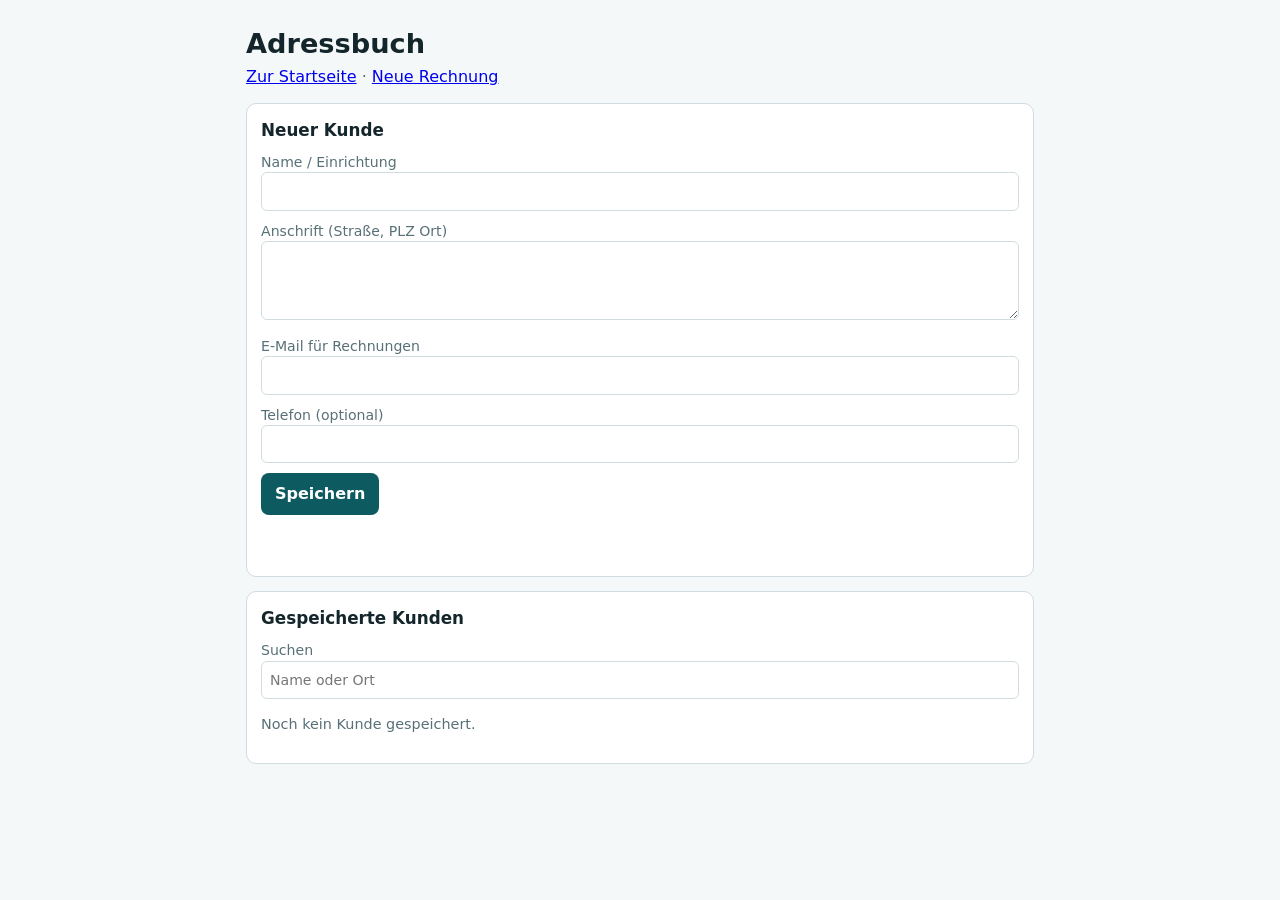
==== adressbuch.html @ cba88348 "Add files via upload" ====
<!doctype html>
<html lang="de">
<head>
<meta charset="utf-8">
<meta name="viewport" content="width=device-width,initial-scale=1">
<title>Adressbuch</title>
<style>
:root{--bg:#F4F8F8;--surf:#fff;--ink:#14262B;--mut:#587077;--line:#D0DCDF;--pri:#0E5A61;--pri-ink:#fff;--bad:#B42318;color-scheme:light}
@media(prefers-color-scheme:dark){:root{--bg:#0F1A1D;--surf:#16262A;--ink:#E7F0F1;--mut:#9DB3B8;--line:#2B4046;--pri:#4FB3BB;--pri-ink:#0B1A1D;--bad:#FF8A80;color-scheme:dark}}
*{box-sizing:border-box}
body{margin:0;background:var(--bg);color:var(--ink);font:16px/1.45 system-ui,-apple-system,"Segoe UI",sans-serif}
main{max-width:820px;margin:0 auto;padding:16px}
h1{font-size:1.7rem;margin:8px 0 2px}
.sub{color:var(--mut);margin:0 0 14px}
section{background:var(--surf);border:1px solid var(--line);border-radius:10px;padding:14px;margin-bottom:14px}
h2{font-size:1.05rem;margin:0 0 10px}
label{display:block;font-size:.88rem;color:var(--mut);margin-bottom:10px}
input,textarea{font:inherit;color:var(--ink);background:var(--surf);border:1px solid var(--line);border-radius:6px;padding:8px;width:100%}
button{font:inherit;font-weight:600;background:var(--pri);color:var(--pri-ink);border:0;border-radius:8px;padding:9px 14px;cursor:pointer}
button.sec{background:transparent;color:var(--pri);border:1.5px solid var(--pri)}
button.del{background:transparent;color:var(--bad);border:1.5px solid var(--bad)}
button:focus-visible,input:focus-visible,textarea:focus-visible{outline:3px solid #D9A400;outline-offset:1px}
.card{border:1px solid var(--line);border-radius:10px;padding:12px;margin-bottom:10px}
.nm{font-weight:700}
.mut{color:var(--mut);font-size:.9rem;white-space:pre-line}
.actions{display:flex;gap:8px;flex-wrap:wrap;margin-top:10px}
#msg{color:var(--mut);font-size:.9rem;min-height:1.3em}
</style>
</head>
<body>
<main>
<h1>Adressbuch</h1>
<p class="sub"><a href="index.html">Zur Startseite</a> · <a href="rechnung.html">Neue Rechnung</a></p>

<section>
  <h2 id="ft">Neuer Kunde</h2>
  <label>Name / Einrichtung<input id="name" autocomplete="off"></label>
  <label>Anschrift (Straße, PLZ Ort)<textarea id="adr" rows="3"></textarea></label>
  <label>E-Mail für Rechnungen<input id="mail" type="email" inputmode="email" autocomplete="off"></label>
  <label>Telefon (optional)<input id="tel" inputmode="tel" autocomplete="off"></label>
  <div class="actions">
    <button id="save">Speichern</button>
    <button class="sec" id="cancel" hidden>Abbrechen</button>
  </div>
  <p id="msg"></p>
</section>

<section>
  <h2>Gespeicherte Kunden</h2>
  <label>Suchen<input id="q" type="search" placeholder="Name oder Ort"></label>
  <div id="list"></div>
</section>
</main>

<script>
const $ = id => document.getElementById(id);
const esc = s => String(s == null ? '' : s).replace(/[&<>"]/g, c => ({'&':'&amp;','<':'&lt;','>':'&gt;','"':'&quot;'}[c]));
let edit = null;
function lade() { try { return JSON.parse(localStorage.getItem('adressbuch') || '[]'); } catch (e) { return []; } }
function sichern(l) { try { localStorage.setItem('adressbuch', JSON.stringify(l)); return true; } catch (e) { $('msg').textContent = 'Speichern war nicht möglich.'; return false; } }

function leeren() { edit = null; ['name', 'adr', 'mail', 'tel'].forEach(k => $(k).value = ''); $('ft').textContent = 'Neuer Kunde'; $('cancel').hidden = true; }

function zeige() {
  const q = $('q').value.trim().toLowerCase();
  const l = lade().filter(k => !q || (k.name + ' ' + k.adresse).toLowerCase().indexOf(q) >= 0)
    .sort((a, b) => a.name.localeCompare(b.name, 'de'));
  $('list').innerHTML = l.length ? l.map(k => `<div class="card">
    <div class="nm">${esc(k.name)}</div>
    <div class="mut">${esc(k.adresse)}${k.mail ? '\n' + esc(k.mail) : ''}${k.tel ? '\nTel.: ' + esc(k.tel) : ''}</div>
    <div class="actions"><button class="sec" data-a="e" data-id="${esc(k.id)}">Bearbeiten</button><button class="del" data-a="d" data-id="${esc(k.id)}">Löschen</button></div>
  </div>`).join('') : '<p class="mut">' + (q ? 'Nichts gefunden.' : 'Noch kein Kunde gespeichert.') + '</p>';
}

$('save').onclick = () => {
  const name = $('name').value.trim();
  if (!name) { $('msg').textContent = 'Bitte einen Namen eintragen.'; $('name').focus(); return; }
  const l = lade();
  const k = { id: edit || String(Date.now()), name, adresse: $('adr').value.trim(), mail: $('mail').value.trim(), tel: $('tel').value.trim() };
  const i = l.findIndex(x => x.id === k.id);
  if (i >= 0) l[i] = k; else l.push(k);
  if (sichern(l)) { $('msg').textContent = '„' + name + '“ gespeichert.'; leeren(); zeige(); }
};
$('cancel').onclick = () => { leeren(); $('msg').textContent = ''; };
$('q').addEventListener('input', zeige);
$('list').addEventListener('click', e => {
  const b = e.target.closest('button[data-a]'); if (!b) return;
  const l = lade(), k = l.find(x => x.id === b.dataset.id); if (!k) return;
  if (b.dataset.a === 'e') {
    edit = k.id; $('name').value = k.name; $('adr').value = k.adresse; $('mail').value = k.mail; $('tel').value = k.tel || '';
    $('ft').textContent = 'Kunde bearbeiten'; $('cancel').hidden = false; $('msg').textContent = ''; window.scrollTo(0, 0); $('name').focus();
  } else if (confirm('„' + k.name + '“ wirklich löschen? Bereits gespeicherte Rechnungen bleiben unverändert.')) {
    sichern(l.filter(x => x.id !== k.id)); if (edit === k.id) leeren(); zeige();
  }
});
zeige();
</script>
</body>
</html>
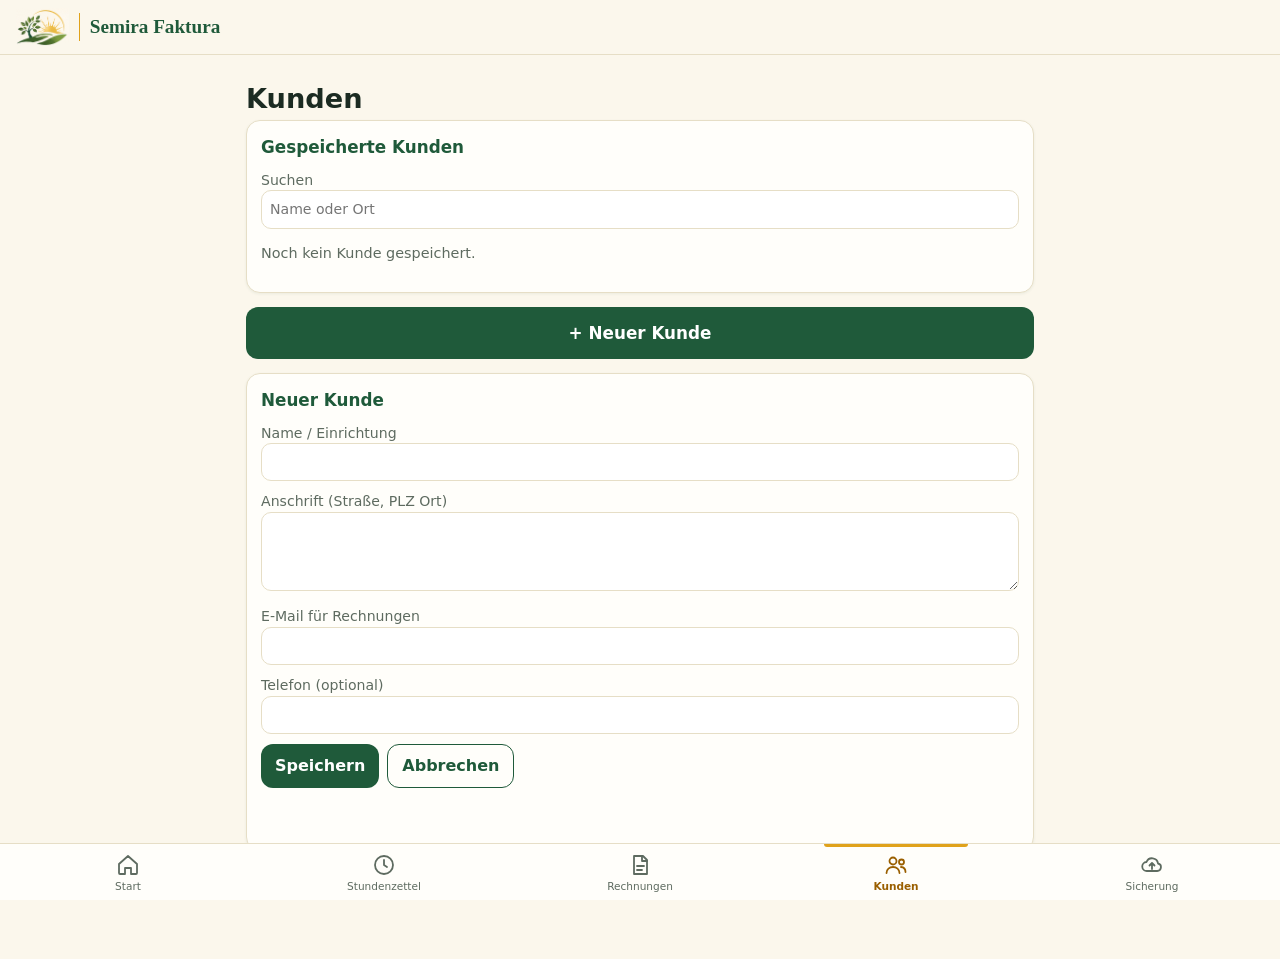
==== commit a3b1454e: "Add files via upload" ====
--- a/adressbuch.html
+++ b/adressbuch.html
@@ -3,7 +3,10 @@
 <head>
 <meta charset="utf-8">
 <meta name="viewport" content="width=device-width,initial-scale=1">
-<title>Adressbuch</title>
+<link rel="apple-touch-icon" href="icon.png">
+<link rel="icon" type="image/png" href="icon.png">
+<meta name="theme-color" content="#1F6B3A">
+<title>Kunden</title>
 <style>
 :root{--bg:#F4F8F8;--surf:#fff;--ink:#14262B;--mut:#587077;--line:#D0DCDF;--pri:#0E5A61;--pri-ink:#fff;--bad:#B42318;color-scheme:light}
 @media(prefers-color-scheme:dark){:root{--bg:#0F1A1D;--surf:#16262A;--ink:#E7F0F1;--mut:#9DB3B8;--line:#2B4046;--pri:#4FB3BB;--pri-ink:#0B1A1D;--bad:#FF8A80;color-scheme:dark}}
@@ -26,11 +29,19 @@
 .actions{display:flex;gap:8px;flex-wrap:wrap;margin-top:10px}
 #msg{color:var(--mut);font-size:.9rem;min-height:1.3em}
 </style>
+<link rel="stylesheet" href="style.css">
+<script src="nav.js" defer></script>
 </head>
 <body>
 <main>
-<h1>Adressbuch</h1>
-<p class="sub"><a href="index.html">Zur Startseite</a> · <a href="rechnung.html">Neue Rechnung</a></p>
+<h1>Kunden</h1>
+
+<section>
+  <h2>Gespeicherte Kunden</h2>
+  <label>Suchen<input id="q" type="search" placeholder="Name oder Ort"></label>
+  <div id="list"></div>
+</section>
+<a class="btn big" href="#ft" style="margin:0 0 14px">+ Neuer Kunde</a>
 
 <section>
   <h2 id="ft">Neuer Kunde</h2>
@@ -43,12 +54,6 @@
     <button class="sec" id="cancel" hidden>Abbrechen</button>
   </div>
   <p id="msg"></p>
-</section>
-
-<section>
-  <h2>Gespeicherte Kunden</h2>
-  <label>Suchen<input id="q" type="search" placeholder="Name oder Ort"></label>
-  <div id="list"></div>
 </section>
 </main>
 
@@ -66,7 +71,7 @@
   const l = lade().filter(k => !q || (k.name + ' ' + k.adresse).toLowerCase().indexOf(q) >= 0)
     .sort((a, b) => a.name.localeCompare(b.name, 'de'));
   $('list').innerHTML = l.length ? l.map(k => `<div class="card">
-    <div class="nm">${esc(k.name)}</div>
+    <div class="hl"><span class="av">${esc(k.name.charAt(0).toUpperCase())}</span><div class="nm">${esc(k.name)}</div></div>
     <div class="mut">${esc(k.adresse)}${k.mail ? '\n' + esc(k.mail) : ''}${k.tel ? '\nTel.: ' + esc(k.tel) : ''}</div>
     <div class="actions"><button class="sec" data-a="e" data-id="${esc(k.id)}">Bearbeiten</button><button class="del" data-a="d" data-id="${esc(k.id)}">Löschen</button></div>
   </div>`).join('') : '<p class="mut">' + (q ? 'Nichts gefunden.' : 'Noch kein Kunde gespeichert.') + '</p>';
@@ -88,7 +93,7 @@
   const l = lade(), k = l.find(x => x.id === b.dataset.id); if (!k) return;
   if (b.dataset.a === 'e') {
     edit = k.id; $('name').value = k.name; $('adr').value = k.adresse; $('mail').value = k.mail; $('tel').value = k.tel || '';
-    $('ft').textContent = 'Kunde bearbeiten'; $('cancel').hidden = false; $('msg').textContent = ''; window.scrollTo(0, 0); $('name').focus();
+    $('ft').textContent = 'Kunde bearbeiten'; $('cancel').hidden = false; $('msg').textContent = ''; $('ft').scrollIntoView(); $('name').focus();
   } else if (confirm('„' + k.name + '“ wirklich löschen? Bereits gespeicherte Rechnungen bleiben unverändert.')) {
     sichern(l.filter(x => x.id !== k.id)); if (edit === k.id) leeren(); zeige();
   }
--- a/style.css
+++ b/style.css
@@ -0,0 +1,40 @@
+:root{--bg:#FBF7EC;--surf:#FFFEFA;--ink:#1B2B22;--mut:#5E6B60;--line:#E6DEC6;--pri:#1F5A3A;--pri-ink:#fff;--warn:#FFF0C7;--warn-ln:#D9A400;--ocr:#E3EFDA;--gold:#E0A21B;--amber:#9A5F00;--bad:#B42318;--ok:#1F5A3A;color-scheme:light}
+html,body{background:var(--bg)}
+body{padding-bottom:calc(78px + env(safe-area-inset-bottom,0px))}
+a{color:var(--pri)}
+.appbar{position:sticky;top:0;z-index:20;display:flex;align-items:center;gap:10px;padding:calc(8px + env(safe-area-inset-top,0px)) 16px 8px;background:rgba(251,247,236,.95);-webkit-backdrop-filter:blur(8px);backdrop-filter:blur(8px);border-bottom:1px solid var(--line);text-decoration:none}
+.appbar img{height:38px;width:auto;display:block}
+.appbar i{width:1px;height:28px;background:var(--gold)}
+.appbar b{font:600 1.2rem Georgia,"Times New Roman",serif;color:var(--pri)}
+.tabbar{position:fixed;left:0;right:0;bottom:0;z-index:30;display:flex;background:var(--surf);border-top:1px solid var(--line);padding-bottom:env(safe-area-inset-bottom,0px)}
+.tabbar a{flex:1;min-width:0;display:flex;flex-direction:column;align-items:center;gap:2px;padding:9px 1px 6px;font-size:.66rem;color:var(--mut);text-decoration:none;position:relative}
+.tabbar svg{width:24px;height:24px;fill:none;stroke:currentColor;stroke-width:1.8;stroke-linecap:round;stroke-linejoin:round}
+.tabbar a[aria-current=page]{color:var(--amber);font-weight:700}
+.tabbar a[aria-current=page]::before{content:"";position:absolute;top:0;left:22%;right:22%;height:3px;border-radius:0 0 3px 3px;background:var(--gold)}
+main{max-width:820px}
+h1{color:var(--ink)}
+h2{color:var(--pri)}
+section,.card{background:var(--surf);border-color:var(--line);border-radius:14px;box-shadow:0 1px 3px rgba(31,90,58,.07)}
+button,.btn{border-radius:12px;min-height:44px;display:inline-flex;align-items:center;justify-content:center}
+button.sec,.btn.sec{background:transparent}
+input,textarea,select{background:#fff;border-radius:10px}
+.chip{display:inline-block;padding:2px 10px;border-radius:999px;font-size:.8rem;font-weight:700;margin-top:6px}
+.chip.ok{background:#DDEBD5;color:#1F5A3A}
+.chip.offen{background:#FBE8C2;color:#7A4A00}
+.chip.bad{background:#FADBD8;color:#9B1C12}
+.av{width:38px;height:38px;border-radius:50%;background:#DDEBD5;color:#1F5A3A;display:inline-flex;align-items:center;justify-content:center;font-weight:700;margin-right:10px;flex:none}
+.hl{display:flex;align-items:center}
+.stat{display:block;text-align:center;color:var(--ink);text-decoration:none;padding:14px}
+.stat b{display:block;font-size:2rem;line-height:1.1;color:var(--pri)}
+.two{display:grid;grid-template-columns:1fr 1fr;gap:12px;margin:12px 0}
+.big{width:100%;min-height:52px;font-size:1.05rem;margin-top:10px}
+.hello{font-size:1.15rem;margin:14px 0}
+.hello strong{font-size:1.4rem;font-family:Georgia,serif;color:var(--pri)}
+.rowbtn{display:flex;width:100%;justify-content:flex-start;gap:12px;background:var(--surf);color:var(--ink);border:1px solid var(--line);margin-bottom:10px;padding:14px;text-align:left;font-weight:600}
+.rowbtn svg{width:26px;height:26px;fill:none;stroke:var(--pri);stroke-width:1.8;stroke-linecap:round;stroke-linejoin:round;flex:none}
+@media print{.appbar,.tabbar{display:none!important}body{padding:0!important;background:#fff}}
+.btn{background:var(--pri);color:var(--pri-ink);font-weight:600;padding:10px 16px;text-decoration:none;border:0;cursor:pointer}
+.btn.sec{background:transparent;color:var(--pri);border:1.5px solid var(--pri)}
+.btn.big{display:flex}
+.tabs button{padding:9px 4px;font-size:.95rem;white-space:nowrap}
+.rowbtn{border-radius:12px;align-items:center;font:inherit;font-weight:600;cursor:pointer;margin-top:10px}
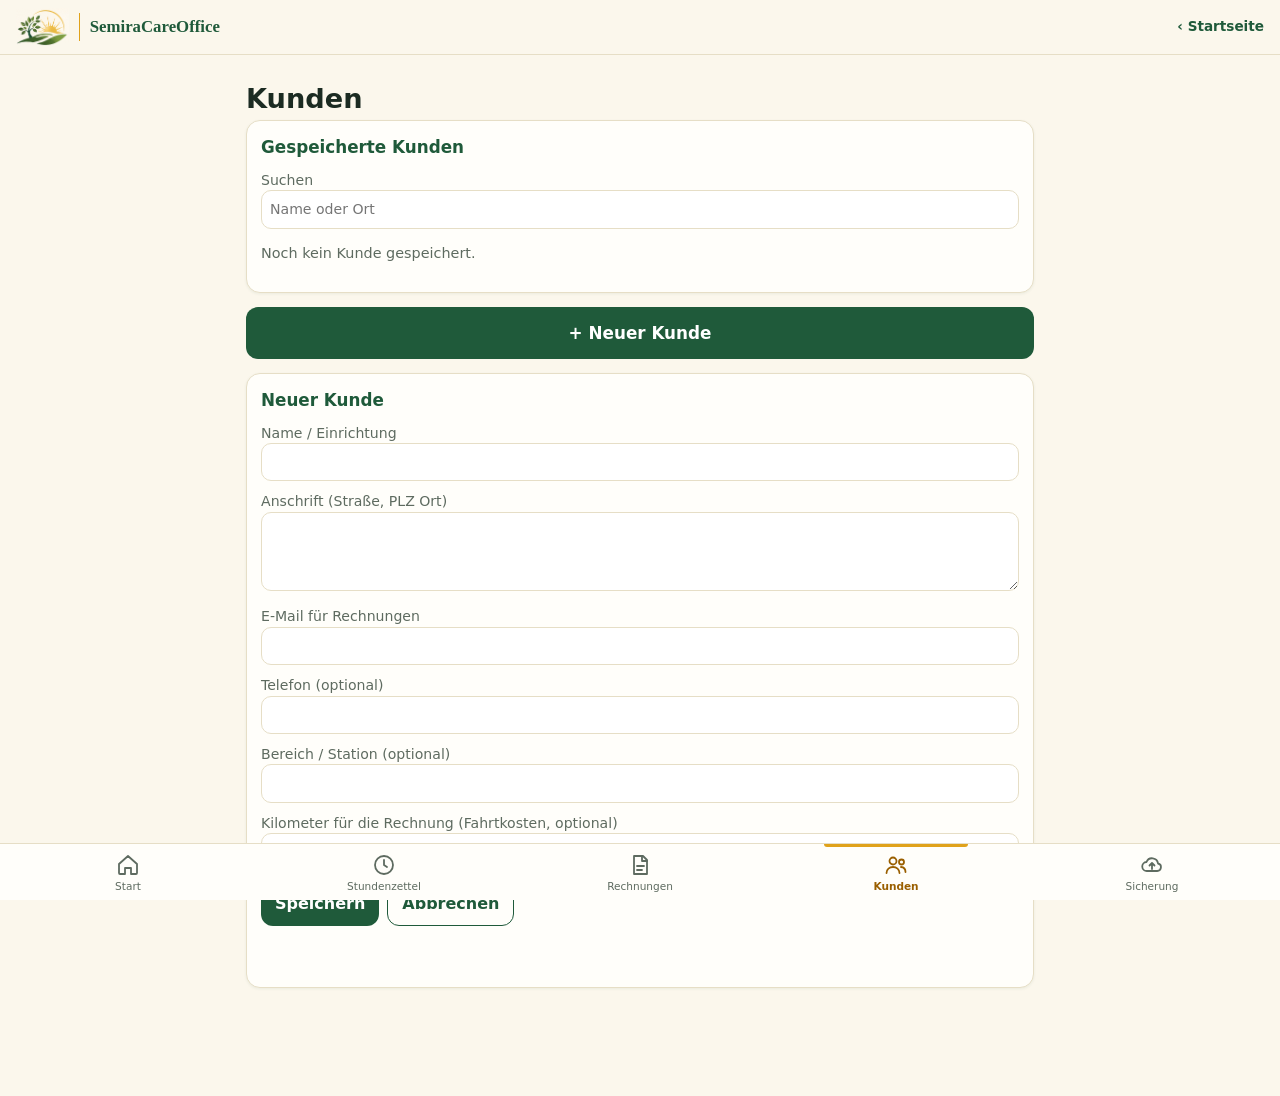
==== commit ddc83a5a: "Add files via upload" ====
--- a/adressbuch.html
+++ b/adressbuch.html
@@ -49,6 +49,8 @@
   <label>Anschrift (Straße, PLZ Ort)<textarea id="adr" rows="3"></textarea></label>
   <label>E-Mail für Rechnungen<input id="mail" type="email" inputmode="email" autocomplete="off"></label>
   <label>Telefon (optional)<input id="tel" inputmode="tel" autocomplete="off"></label>
+  <label>Bereich / Station (optional)<input id="bereich" autocomplete="off"></label>
+  <label>Kilometer für die Rechnung (Fahrtkosten, optional)<input id="km" type="number" min="0" step="0.1" inputmode="decimal"></label>
   <div class="actions">
     <button id="save">Speichern</button>
     <button class="sec" id="cancel" hidden>Abbrechen</button>
@@ -64,7 +66,7 @@
 function lade() { try { return JSON.parse(localStorage.getItem('adressbuch') || '[]'); } catch (e) { return []; } }
 function sichern(l) { try { localStorage.setItem('adressbuch', JSON.stringify(l)); return true; } catch (e) { $('msg').textContent = 'Speichern war nicht möglich.'; return false; } }
 
-function leeren() { edit = null; ['name', 'adr', 'mail', 'tel'].forEach(k => $(k).value = ''); $('ft').textContent = 'Neuer Kunde'; $('cancel').hidden = true; }
+function leeren() { edit = null; ['name', 'adr', 'mail', 'tel', 'bereich', 'km'].forEach(k => $(k).value = ''); $('ft').textContent = 'Neuer Kunde'; $('cancel').hidden = true; }
 
 function zeige() {
   const q = $('q').value.trim().toLowerCase();
@@ -72,7 +74,7 @@
     .sort((a, b) => a.name.localeCompare(b.name, 'de'));
   $('list').innerHTML = l.length ? l.map(k => `<div class="card">
     <div class="hl"><span class="av">${esc(k.name.charAt(0).toUpperCase())}</span><div class="nm">${esc(k.name)}</div></div>
-    <div class="mut">${esc(k.adresse)}${k.mail ? '\n' + esc(k.mail) : ''}${k.tel ? '\nTel.: ' + esc(k.tel) : ''}</div>
+    <div class="mut">${esc(k.adresse)}${k.mail ? '\n' + esc(k.mail) : ''}${k.tel ? '\nTel.: ' + esc(k.tel) : ''}${k.bereich ? '\nBereich / Station: ' + esc(k.bereich) : ''}${k.km ? '\nKilometer: ' + esc(k.km) : ''}</div>
     <div class="actions"><button class="sec" data-a="e" data-id="${esc(k.id)}">Bearbeiten</button><button class="del" data-a="d" data-id="${esc(k.id)}">Löschen</button></div>
   </div>`).join('') : '<p class="mut">' + (q ? 'Nichts gefunden.' : 'Noch kein Kunde gespeichert.') + '</p>';
 }
@@ -81,7 +83,7 @@
   const name = $('name').value.trim();
   if (!name) { $('msg').textContent = 'Bitte einen Namen eintragen.'; $('name').focus(); return; }
   const l = lade();
-  const k = { id: edit || String(Date.now()), name, adresse: $('adr').value.trim(), mail: $('mail').value.trim(), tel: $('tel').value.trim() };
+  const k = { id: edit || String(Date.now()), name, adresse: $('adr').value.trim(), mail: $('mail').value.trim(), tel: $('tel').value.trim(), bereich: $('bereich').value.trim(), km: $('km').value.trim() };
   const i = l.findIndex(x => x.id === k.id);
   if (i >= 0) l[i] = k; else l.push(k);
   if (sichern(l)) { $('msg').textContent = '„' + name + '“ gespeichert.'; leeren(); zeige(); }
@@ -92,7 +94,7 @@
   const b = e.target.closest('button[data-a]'); if (!b) return;
   const l = lade(), k = l.find(x => x.id === b.dataset.id); if (!k) return;
   if (b.dataset.a === 'e') {
-    edit = k.id; $('name').value = k.name; $('adr').value = k.adresse; $('mail').value = k.mail; $('tel').value = k.tel || '';
+    edit = k.id; $('name').value = k.name; $('adr').value = k.adresse; $('mail').value = k.mail; $('tel').value = k.tel || ''; $('bereich').value = k.bereich || ''; $('km').value = k.km || '';
     $('ft').textContent = 'Kunde bearbeiten'; $('cancel').hidden = false; $('msg').textContent = ''; $('ft').scrollIntoView(); $('name').focus();
   } else if (confirm('„' + k.name + '“ wirklich löschen? Bereits gespeicherte Rechnungen bleiben unverändert.')) {
     sichern(l.filter(x => x.id !== k.id)); if (edit === k.id) leeren(); zeige();
--- a/style.css
+++ b/style.css
@@ -38,3 +38,9 @@
 .btn.big{display:flex}
 .tabs button{padding:9px 4px;font-size:.95rem;white-space:nowrap}
 .rowbtn{border-radius:12px;align-items:center;font:inherit;font-weight:600;cursor:pointer;margin-top:10px}
+.appbar b{font-size:1.05rem}
+.appbar .back{margin-left:auto;font-size:.85rem;font-weight:600;color:var(--pri);white-space:nowrap}
+.tile{display:flex;gap:14px;align-items:center;background:var(--surf);border:1px solid var(--line);border-left:6px solid var(--pri);border-radius:14px;padding:16px;margin-bottom:12px;color:inherit;text-decoration:none;box-shadow:0 1px 3px rgba(31,90,58,.07)}
+.tile svg{width:30px;height:30px;fill:none;stroke:var(--pri);stroke-width:1.8;stroke-linecap:round;stroke-linejoin:round;flex:none}
+.tile .t{font-size:1.1rem;font-weight:700;color:var(--pri)}
+.tile .d{color:var(--mut);margin-top:2px}
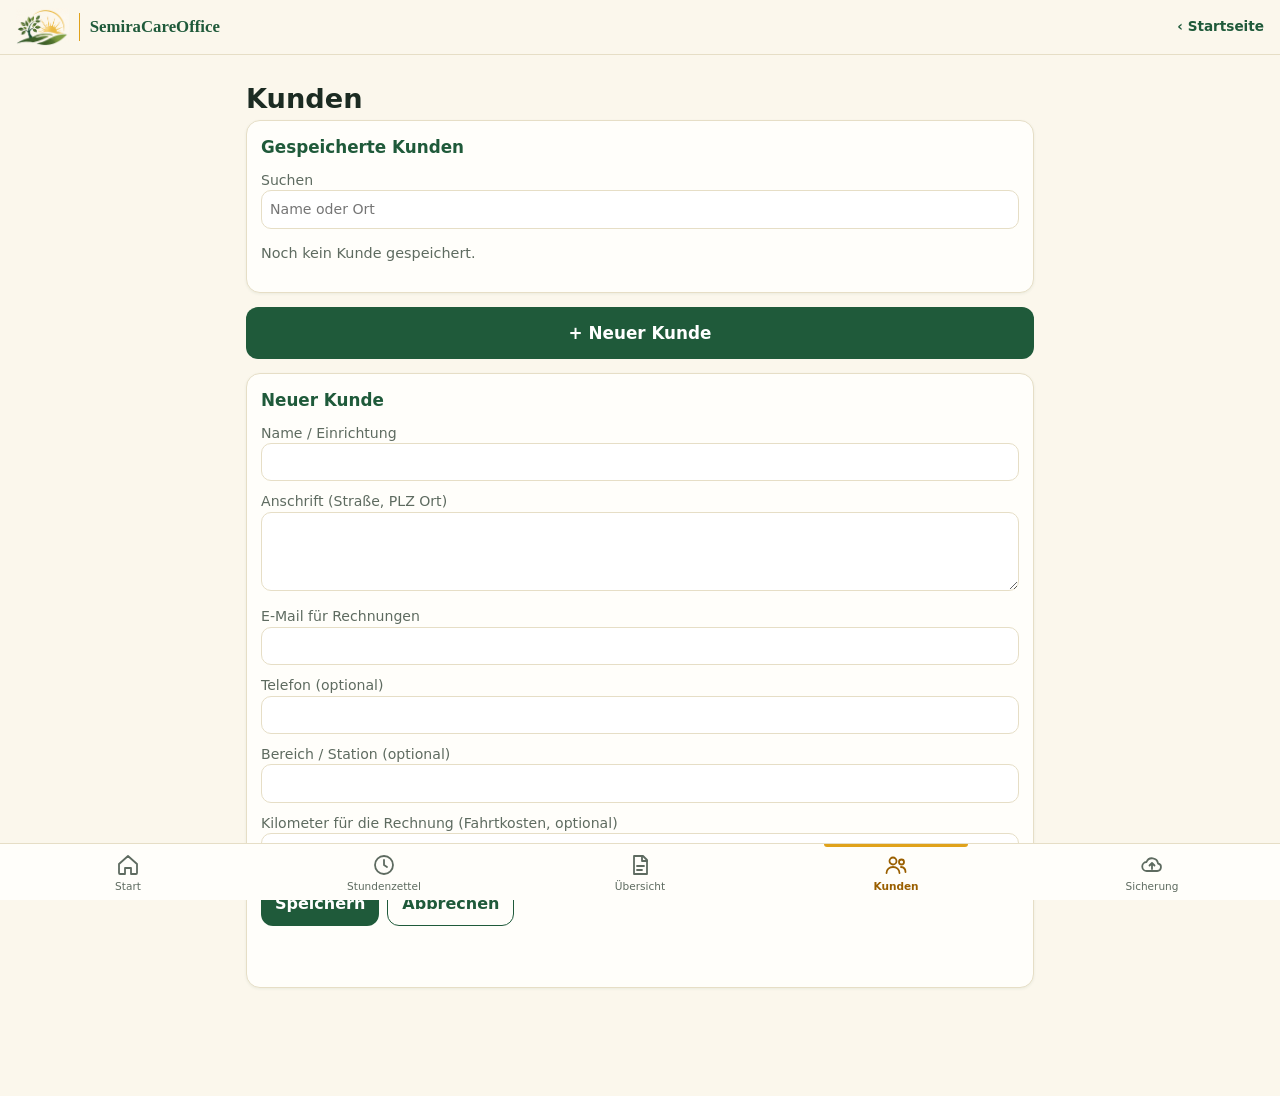
==== commit 6a659a3e: "Add files via upload" ====
--- a/adressbuch.html
+++ b/adressbuch.html
@@ -6,6 +6,10 @@
 <link rel="apple-touch-icon" href="icon.png">
 <link rel="icon" type="image/png" href="icon.png">
 <meta name="theme-color" content="#1F6B3A">
+<link rel="manifest" href="manifest.json">
+<meta name="apple-mobile-web-app-capable" content="yes">
+<meta name="apple-mobile-web-app-title" content="SemiraCareOffice">
+<script src="boot.js"></script>
 <title>Kunden</title>
 <style>
 :root{--bg:#F4F8F8;--surf:#fff;--ink:#14262B;--mut:#587077;--line:#D0DCDF;--pri:#0E5A61;--pri-ink:#fff;--bad:#B42318;color-scheme:light}
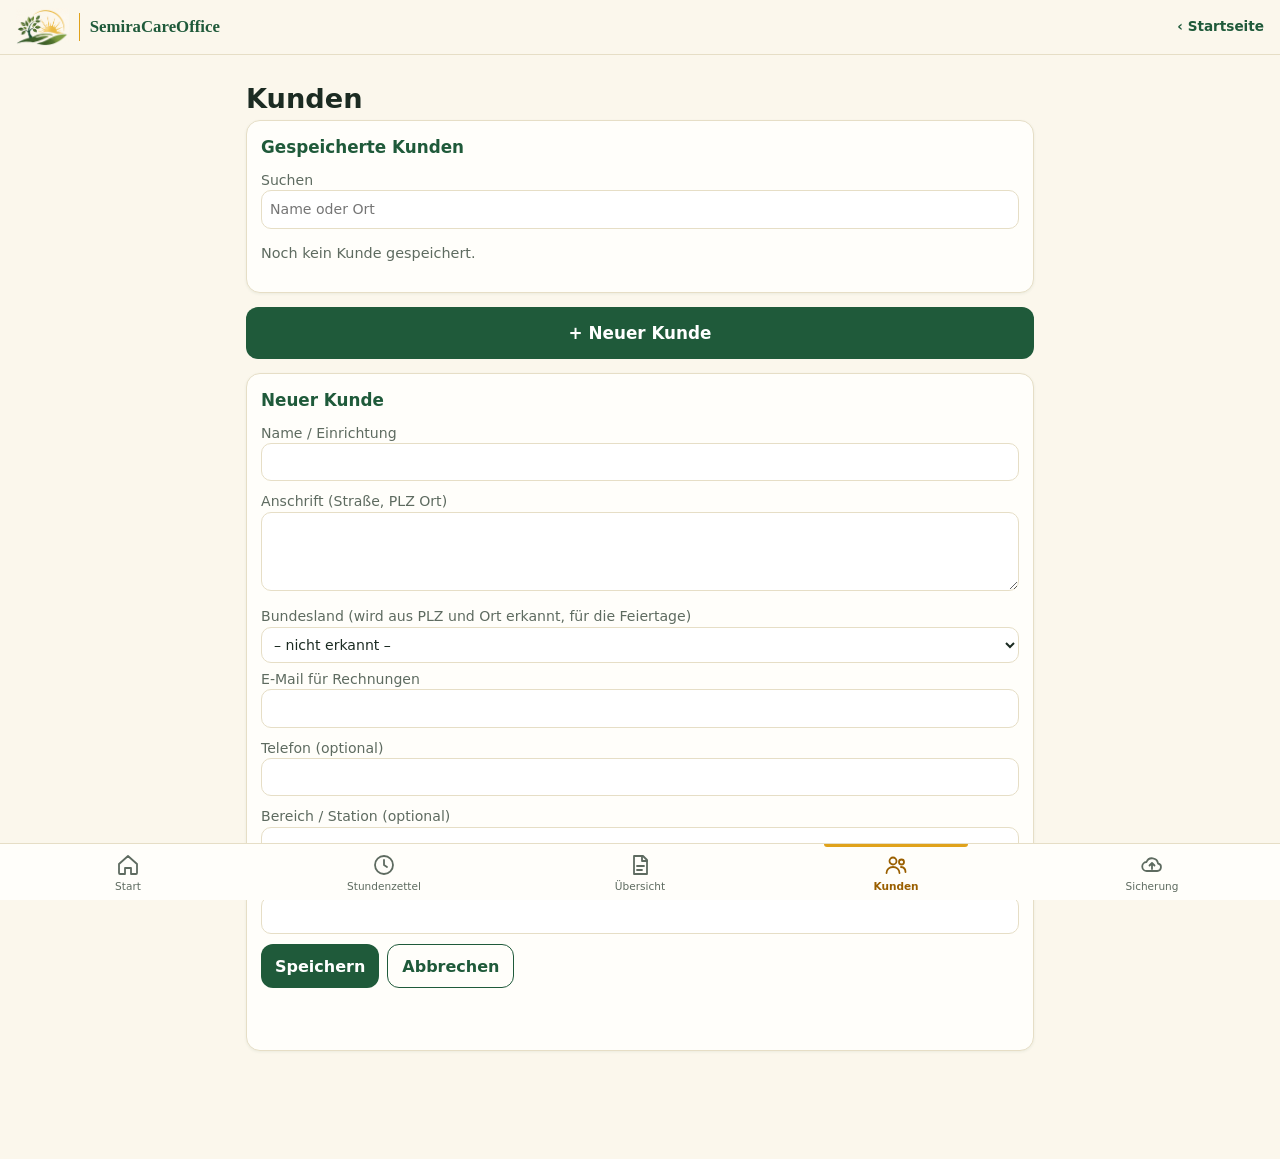
==== commit 2fc196a0: "Add files via upload" ====
--- a/adressbuch.html
+++ b/adressbuch.html
@@ -22,7 +22,7 @@
 section{background:var(--surf);border:1px solid var(--line);border-radius:10px;padding:14px;margin-bottom:14px}
 h2{font-size:1.05rem;margin:0 0 10px}
 label{display:block;font-size:.88rem;color:var(--mut);margin-bottom:10px}
-input,textarea{font:inherit;color:var(--ink);background:var(--surf);border:1px solid var(--line);border-radius:6px;padding:8px;width:100%}
+input,textarea,select{font:inherit;color:var(--ink);background:var(--surf);border:1px solid var(--line);border-radius:6px;padding:8px;width:100%}
 button{font:inherit;font-weight:600;background:var(--pri);color:var(--pri-ink);border:0;border-radius:8px;padding:9px 14px;cursor:pointer}
 button.sec{background:transparent;color:var(--pri);border:1.5px solid var(--pri)}
 button.del{background:transparent;color:var(--bad);border:1.5px solid var(--bad)}
@@ -51,6 +51,8 @@
   <h2 id="ft">Neuer Kunde</h2>
   <label>Name / Einrichtung<input id="name" autocomplete="off"></label>
   <label>Anschrift (Straße, PLZ Ort)<textarea id="adr" rows="3"></textarea></label>
+  <label>Bundesland (wird aus PLZ und Ort erkannt, für die Feiertage)<select id="land"><option value="">– nicht erkannt –</option><option value="BW">Baden-Württemberg</option><option value="BY">Bayern</option><option value="BE">Berlin</option><option value="BB">Brandenburg</option><option value="HB">Bremen</option><option value="HH">Hamburg</option><option value="HE">Hessen</option><option value="MV">Mecklenburg-Vorpommern</option><option value="NI">Niedersachsen</option><option value="NW">Nordrhein-Westfalen</option><option value="RP">Rheinland-Pfalz</option><option value="SL">Saarland</option><option value="SN">Sachsen</option><option value="ST">Sachsen-Anhalt</option><option value="SH">Schleswig-Holstein</option><option value="TH">Thüringen</option></select></label>
+  <p class="note" id="landInfo" style="margin:-4px 0 10px"></p>
   <label>E-Mail für Rechnungen<input id="mail" type="email" inputmode="email" autocomplete="off"></label>
   <label>Telefon (optional)<input id="tel" inputmode="tel" autocomplete="off"></label>
   <label>Bereich / Station (optional)<input id="bereich" autocomplete="off"></label>
@@ -63,14 +65,21 @@
 </section>
 </main>
 
+<script src="plz.js"></script>
 <script>
 const $ = id => document.getElementById(id);
 const esc = s => String(s == null ? '' : s).replace(/[&<>"]/g, c => ({'&':'&amp;','<':'&lt;','>':'&gt;','"':'&quot;'}[c]));
-let edit = null;
+let edit = null, landManuell = false;
+function landHinweis() {
+  const l = $('land').value, d = PLZ.detect($('adr').value);
+  $('landInfo').textContent = !$('adr').value.trim() ? '' : l ? (landManuell ? 'Von Hand gewählt. Zum automatischen Erkennen „– nicht erkannt –“ wählen.' : 'Automatisch erkannt. An Landesgrenzen bitte kurz prüfen.') : 'Bundesland nicht erkannt. Bitte PLZ und Ort in die Anschrift schreiben oder das Bundesland wählen.';
+}
+$('adr').addEventListener('input', () => { if (!landManuell) $('land').value = PLZ.detect($('adr').value); landHinweis(); });
+$('land').addEventListener('change', () => { landManuell = !!$('land').value; if (!landManuell) $('land').value = PLZ.detect($('adr').value); landHinweis(); });
 function lade() { try { return JSON.parse(localStorage.getItem('adressbuch') || '[]'); } catch (e) { return []; } }
 function sichern(l) { try { localStorage.setItem('adressbuch', JSON.stringify(l)); return true; } catch (e) { $('msg').textContent = 'Speichern war nicht möglich.'; return false; } }
 
-function leeren() { edit = null; ['name', 'adr', 'mail', 'tel', 'bereich', 'km'].forEach(k => $(k).value = ''); $('ft').textContent = 'Neuer Kunde'; $('cancel').hidden = true; }
+function leeren() { edit = null; ['name', 'adr', 'mail', 'tel', 'bereich', 'km', 'land'].forEach(k => $(k).value = ''); landManuell = false; landHinweis(); $('ft').textContent = 'Neuer Kunde'; $('cancel').hidden = true; }
 
 function zeige() {
   const q = $('q').value.trim().toLowerCase();
@@ -78,7 +87,7 @@
     .sort((a, b) => a.name.localeCompare(b.name, 'de'));
   $('list').innerHTML = l.length ? l.map(k => `<div class="card">
     <div class="hl"><span class="av">${esc(k.name.charAt(0).toUpperCase())}</span><div class="nm">${esc(k.name)}</div></div>
-    <div class="mut">${esc(k.adresse)}${k.mail ? '\n' + esc(k.mail) : ''}${k.tel ? '\nTel.: ' + esc(k.tel) : ''}${k.bereich ? '\nBereich / Station: ' + esc(k.bereich) : ''}${k.km ? '\nKilometer: ' + esc(k.km) : ''}</div>
+    <div class="mut">${esc(k.adresse)}${k.mail ? '\n' + esc(k.mail) : ''}${k.tel ? '\nTel.: ' + esc(k.tel) : ''}${k.bereich ? '\nBereich / Station: ' + esc(k.bereich) : ''}${k.km ? '\nKilometer: ' + esc(k.km) : ''}${(k.land || PLZ.detect(k.adresse)) ? '\nBundesland: ' + esc(PLZ.NAMEN[k.land || PLZ.detect(k.adresse)]) : ''}</div>
     <div class="actions"><button class="sec" data-a="e" data-id="${esc(k.id)}">Bearbeiten</button><button class="del" data-a="d" data-id="${esc(k.id)}">Löschen</button></div>
   </div>`).join('') : '<p class="mut">' + (q ? 'Nichts gefunden.' : 'Noch kein Kunde gespeichert.') + '</p>';
 }
@@ -87,7 +96,7 @@
   const name = $('name').value.trim();
   if (!name) { $('msg').textContent = 'Bitte einen Namen eintragen.'; $('name').focus(); return; }
   const l = lade();
-  const k = { id: edit || String(Date.now()), name, adresse: $('adr').value.trim(), mail: $('mail').value.trim(), tel: $('tel').value.trim(), bereich: $('bereich').value.trim(), km: $('km').value.trim() };
+  const k = { id: edit || String(Date.now()), name, adresse: $('adr').value.trim(), mail: $('mail').value.trim(), tel: $('tel').value.trim(), bereich: $('bereich').value.trim(), km: $('km').value.trim(), land: $('land').value, landManuell };
   const i = l.findIndex(x => x.id === k.id);
   if (i >= 0) l[i] = k; else l.push(k);
   if (sichern(l)) { $('msg').textContent = '„' + name + '“ gespeichert.'; leeren(); zeige(); }
@@ -98,7 +107,7 @@
   const b = e.target.closest('button[data-a]'); if (!b) return;
   const l = lade(), k = l.find(x => x.id === b.dataset.id); if (!k) return;
   if (b.dataset.a === 'e') {
-    edit = k.id; $('name').value = k.name; $('adr').value = k.adresse; $('mail').value = k.mail; $('tel').value = k.tel || ''; $('bereich').value = k.bereich || ''; $('km').value = k.km || '';
+    edit = k.id; $('name').value = k.name; $('adr').value = k.adresse; $('mail').value = k.mail; $('tel').value = k.tel || ''; $('bereich').value = k.bereich || ''; $('km').value = k.km || ''; landManuell = !!k.landManuell; $('land').value = k.land || PLZ.detect(k.adresse); landHinweis();
     $('ft').textContent = 'Kunde bearbeiten'; $('cancel').hidden = false; $('msg').textContent = ''; $('ft').scrollIntoView(); $('name').focus();
   } else if (confirm('„' + k.name + '“ wirklich löschen? Bereits gespeicherte Rechnungen bleiben unverändert.')) {
     sichern(l.filter(x => x.id !== k.id)); if (edit === k.id) leeren(); zeige();
